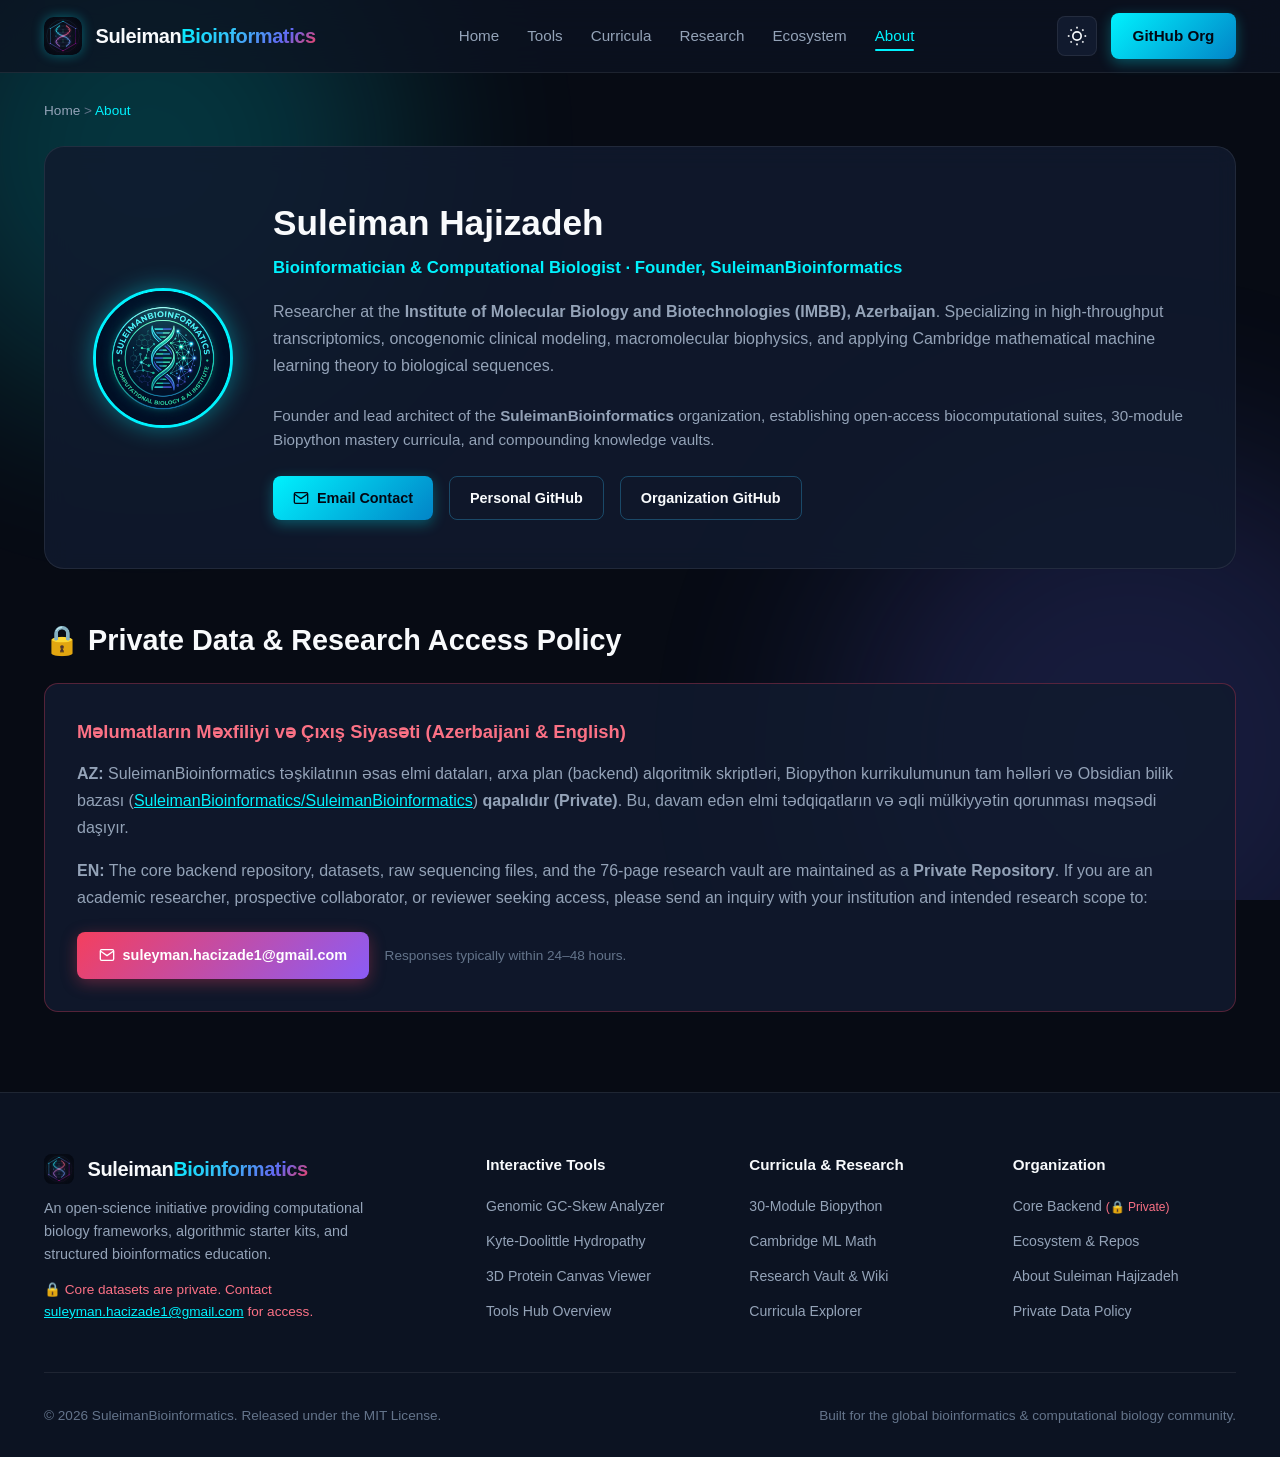
==== about/index.html @ 8cc6b1d1 "feat(seo): architect enterprise-level multi-page SEO architecture, sitemap, robots, schema.org graph" ====
<!DOCTYPE html>
<html lang="en" data-theme="dark" prefix="og: http://ogp.me/ns#">
<head>
  <meta charset="UTF-8" />
  <meta name="viewport" content="width=device-width, initial-scale=1.0" />
  
  <title>About Suleiman Hajizadeh &amp; SuleimanBioinformatics | IMBB Azerbaijan</title>
  <meta name="title" content="About Suleiman Hajizadeh &amp; SuleimanBioinformatics | IMBB Azerbaijan" />
  <meta name="description" content="Biography and research profile of Suleiman Hajizadeh, Bioinformatician &amp; Computational Biologist at the Institute of Molecular Biology and Biotechnologies (IMBB), Azerbaijan. Discover our mission and private dataset access policy." />
  <meta name="keywords" content="Suleiman Hajizadeh, Süleyman Hacızadə, SuleimanBioinformatics, IMBB Azerbaijan, Institute of Molecular Biology and Biotechnologies, Bioinformatician Azerbaijan, Cancer Genomics Researcher, Cambridge ML Mathematics" />
  <meta name="author" content="Suleiman Hajizadeh" />
  <link rel="canonical" href="https://suleimanbioinformatics.github.io/about/" />

  <!-- Crawling Directives -->
  <meta name="robots" content="index, follow, max-snippet:-1, max-image-preview:large, max-video-preview:-1" />
  <meta name="googlebot" content="index, follow" />

  <!-- Open Graph -->
  <meta property="og:type" content="profile" />
  <meta property="og:site_name" content="SuleimanBioinformatics" />
  <meta property="og:title" content="About Suleiman Hajizadeh &amp; SuleimanBioinformatics | IMBB Azerbaijan" />
  <meta property="og:description" content="Bioinformatician &amp; Computational Biologist at IMBB Azerbaijan specializing in transcriptomics, oncogenomics, and mathematical machine learning." />
  <meta property="og:url" content="https://suleimanbioinformatics.github.io/about/" />
  <meta property="og:image" content="https://suleimanbioinformatics.github.io/assets/logo-emblem.png" />
  <meta property="og:locale" content="en_US" />

  <!-- Twitter Card -->
  <meta name="twitter:card" content="summary_large_image" />
  <meta name="twitter:site" content="@SuleimanHajizadeh" />
  <meta name="twitter:creator" content="@SuleimanHajizadeh" />
  <meta name="twitter:title" content="About Suleiman Hajizadeh | Bioinformatician" />
  <meta name="twitter:description" content="Research profile, bioinformatic curricula, and private dataset access policy at SuleimanBioinformatics." />
  <meta name="twitter:image" content="https://suleimanbioinformatics.github.io/assets/logo-emblem.png" />

  <!-- Icons -->
  <link rel="icon" type="image/svg+xml" href="../favicon.svg" />
  <link rel="icon" type="image/png" sizes="64x64" href="../favicon.png" />
  <link rel="apple-touch-icon" sizes="180x180" href="../apple-touch-icon.png" />
  <link rel="manifest" href="../manifest.json" />

  <!-- Stylesheet -->
  <link rel="stylesheet" href="../css/style.css" />

  <!-- Schema.org JSON-LD -->
  <script type="application/ld+json">
  {
    "@context": "https://schema.org",
    "@graph": [
      {
        "@type": "BreadcrumbList",
        "itemListElement": [
          {
            "@type": "ListItem",
            "position": 1,
            "name": "Home",
            "item": "https://suleimanbioinformatics.github.io/"
          },
          {
            "@type": "ListItem",
            "position": 2,
            "name": "About",
            "item": "https://suleimanbioinformatics.github.io/about/"
          }
        ]
      },
      {
        "@type": "Person",
        "@id": "https://suleimanbioinformatics.github.io/about/#person",
        "name": "Suleiman Hajizadeh",
        "alternateName": ["Süleyman Hacızadə", "Suleyman Hacizade"],
        "jobTitle": "Bioinformatician & Computational Biologist",
        "worksFor": {
          "@type": "Organization",
          "name": "Institute of Molecular Biology and Biotechnologies (IMBB), Azerbaijan",
          "address": {
            "@type": "PostalAddress",
            "addressLocality": "Baku",
            "addressCountry": "Azerbaijan"
          }
        },
        "email": "suleyman.hacizade1@gmail.com",
        "url": "https://github.com/SuleimanHajizadeh",
        "sameAs": [
          "https://github.com/SuleimanHajizadeh",
          "https://github.com/SuleimanBioinformatics"
        ],
        "knowsAbout": [
          "Computational Biology",
          "Bioinformatics",
          "Transcriptomics",
          "Biopython",
          "Cancer Genomics",
          "Machine Learning Mathematics",
          "Triple-Negative Breast Cancer",
          "Miyazawa-Jernigan Potentials",
          "DESeq2"
        ]
      }
    ]
  }
  </script>
</head>
<body>
  <div class="bg-atmosphere" aria-hidden="true">
    <div class="glow-orb orb-1"></div>
    <div class="glow-orb orb-2"></div>
  </div>

  <header class="navbar">
    <div class="container navbar-inner">
      <a href="../" class="brand-link" aria-label="SuleimanBioinformatics Home">
        <img src="../assets/logo-icon.svg" alt="SuleimanBioinformatics Logo" class="brand-logo-img" />
        <span>Suleiman<span class="brand-title-accent">Bioinformatics</span></span>
      </a>

      <nav aria-label="Main Navigation">
        <ul class="nav-links">
          <li><a href="../" class="nav-link">Home</a></li>
          <li><a href="../tools/" class="nav-link">Tools</a></li>
          <li><a href="../curricula/" class="nav-link">Curricula</a></li>
          <li><a href="../research/" class="nav-link">Research</a></li>
          <li><a href="../ecosystem/" class="nav-link">Ecosystem</a></li>
          <li><a href="./" class="nav-link active">About</a></li>
        </ul>
      </nav>

      <div class="nav-actions">
        <button id="themeToggleBtn" class="btn-icon" aria-label="Toggle theme">
          <svg width="20" height="20" viewBox="0 0 24 24" fill="none" stroke="currentColor" stroke-width="2"><circle cx="12" cy="12" r="5"></circle><line x1="12" y1="1" x2="12" y2="3"></line><line x1="12" y1="21" x2="12" y2="23"></line><line x1="4.22" y1="4.22" x2="5.64" y2="5.64"></line><line x1="18.36" y1="18.36" x2="19.78" y2="19.78"></line><line x1="1" y1="12" x2="3" y2="12"></line><line x1="21" y1="12" x2="23" y2="12"></line><line x1="4.22" y1="19.78" x2="5.64" y2="18.36"></line><line x1="18.36" y1="5.64" x2="19.78" y2="4.22"></line></svg>
        </button>
        <a href="https://github.com/SuleimanBioinformatics" target="_blank" rel="noopener noreferrer" class="btn-primary">
          GitHub Org
        </a>
      </div>
    </div>
  </header>

  <main style="padding-top:100px;min-height:85vh;">
    <div class="container">
      
      <nav aria-label="Breadcrumb" style="font-size:0.85rem;color:var(--text-muted);margin-bottom:1.5rem;">
        <a href="../" style="color:var(--text-secondary);text-decoration:none;">Home</a> &gt; 
        <span style="color:var(--accent-cyan);">About</span>
      </nav>

      <!-- Profile Card -->
      <div class="about-card" style="margin-bottom:3rem;">
        <div class="profile-avatar-box">
          <img src="../assets/logo-emblem.png" alt="Suleiman Hajizadeh &amp; SuleimanBioinformatics Emblem" class="profile-avatar-img" />
        </div>

        <div>
          <h1 class="about-name" style="font-size:2.2rem;margin-bottom:0.25rem;">Suleiman Hajizadeh</h1>
          <div class="about-role">Bioinformatician &amp; Computational Biologist · Founder, SuleimanBioinformatics</div>
          <p class="about-bio" style="font-size:1rem;line-height:1.7;">
            Researcher at the <strong>Institute of Molecular Biology and Biotechnologies (IMBB), Azerbaijan</strong>. Specializing in high-throughput transcriptomics, oncogenomic clinical modeling, macromolecular biophysics, and applying Cambridge mathematical machine learning theory to biological sequences.
          </p>

          <p style="font-size:0.95rem;color:var(--text-secondary);line-height:1.6;margin-bottom:1.5rem;">
            Founder and lead architect of the <strong>SuleimanBioinformatics</strong> organization, establishing open-access biocomputational suites, 30-module Biopython mastery curricula, and compounding knowledge vaults.
          </p>

          <div class="about-socials">
            <a href="mailto:suleyman.hacizade1@gmail.com" class="btn-primary" style="font-size:0.9rem;padding:0.6rem 1.25rem;">
              <svg width="16" height="16" viewBox="0 0 24 24" fill="none" stroke="currentColor" stroke-width="2"><path d="M4 4h16c1.1 0 2 .9 2 2v12c0 1.1-.9 2-2 2H4c-1.1 0-2-.9-2-2V6c0-1.1.9-2 2-2z"></path><polyline points="22,6 12,13 2,6"></polyline></svg>
              Email Contact
            </a>
            <a href="https://github.com/SuleimanHajizadeh" target="_blank" rel="noopener noreferrer" class="btn-outline" style="font-size:0.9rem;padding:0.6rem 1.25rem;">
              Personal GitHub
            </a>
            <a href="https://github.com/SuleimanBioinformatics" target="_blank" rel="noopener noreferrer" class="btn-outline" style="font-size:0.9rem;padding:0.6rem 1.25rem;">
              Organization GitHub
            </a>
          </div>
        </div>
      </div>

      <!-- Private Data Access Policy Details -->
      <section style="margin-bottom:3rem;">
        <h2 style="font-size:1.8rem;font-weight:700;margin-bottom:1.25rem;">🔒 Private Data &amp; Research Access Policy</h2>
        <div style="background:var(--bg-card);border:1px solid rgba(244,63,94,0.3);border-radius:var(--radius-md);padding:2rem;line-height:1.7;color:var(--text-secondary);">
          <h3 style="color:#fb7185;font-size:1.15rem;margin-bottom:0.75rem;">Məlumatların Məxfiliyi və Çıxış Siyasəti (Azerbaijani &amp; English)</h3>
          <p style="margin-bottom:1rem;">
            <strong>AZ:</strong> SuleimanBioinformatics təşkilatının əsas elmi dataları, arxa plan (backend) alqoritmik skriptləri, Biopython kurrikulumunun tam həlləri və Obsidian bilik bazası (<a href="https://github.com/SuleimanBioinformatics/SuleimanBioinformatics" target="_blank" rel="noopener noreferrer" style="color:var(--accent-cyan);">SuleimanBioinformatics/SuleimanBioinformatics</a>) <strong>qapalıdır (Private)</strong>. Bu, davam edən elmi tədqiqatların və əqli mülkiyyətin qorunması məqsədi daşıyır.
          </p>
          <p style="margin-bottom:1.25rem;">
            <strong>EN:</strong> The core backend repository, datasets, raw sequencing files, and the 76-page research vault are maintained as a <strong>Private Repository</strong>. If you are an academic researcher, prospective collaborator, or reviewer seeking access, please send an inquiry with your institution and intended research scope to:
          </p>
          <div style="display:flex;align-items:center;gap:1rem;flex-wrap:wrap;">
            <a href="mailto:suleyman.hacizade1@gmail.com?subject=Access%20Request%20-%20SuleimanBioinformatics%20Private%20Repository" class="btn-request-access">
              <svg width="16" height="16" viewBox="0 0 24 24" fill="none" stroke="currentColor" stroke-width="2"><path d="M4 4h16c1.1 0 2 .9 2 2v12c0 1.1-.9 2-2 2H4c-1.1 0-2-.9-2-2V6c0-1.1.9-2 2-2z"></path><polyline points="22,6 12,13 2,6"></polyline></svg>
              suleyman.hacizade1@gmail.com
            </a>
            <span style="font-size:0.85rem;color:var(--text-muted);">Responses typically within 24–48 hours.</span>
          </div>
        </div>
      </section>

    </div>
  </main>

  <!-- Footer -->
  <footer class="footer">
    <div class="container">
      <div class="footer-top">
        <div class="footer-brand">
          <a href="../" class="brand-link">
            <img src="../assets/logo-icon.svg" alt="SuleimanBioinformatics Logo" style="width:30px;height:30px;" />
            <span>Suleiman<span class="brand-title-accent">Bioinformatics</span></span>
          </a>
          <p>
            An open-science initiative providing computational biology frameworks, algorithmic starter kits, and structured bioinformatics education.
          </p>
          <div style="margin-top:0.85rem;font-size:0.85rem;color:#fb7185;">
            🔒 Core datasets are private. Contact <a href="mailto:suleyman.hacizade1@gmail.com" style="color:var(--accent-cyan);text-decoration:underline;">suleyman.hacizade1@gmail.com</a> for access.
          </div>
        </div>

        <div class="footer-col">
          <h4>Interactive Tools</h4>
          <ul class="footer-links">
            <li><a href="../tools/gc-skew/">Genomic GC-Skew Analyzer</a></li>
            <li><a href="../tools/hydropathy/">Kyte-Doolittle Hydropathy</a></li>
            <li><a href="../tools/protein-3d/">3D Protein Canvas Viewer</a></li>
            <li><a href="../tools/">Tools Hub Overview</a></li>
          </ul>
        </div>

        <div class="footer-col">
          <h4>Curricula &amp; Research</h4>
          <ul class="footer-links">
            <li><a href="../curricula/biopython/">30-Module Biopython</a></li>
            <li><a href="../curricula/cambridge-ml/">Cambridge ML Math</a></li>
            <li><a href="../research/">Research Vault &amp; Wiki</a></li>
            <li><a href="../curricula/">Curricula Explorer</a></li>
          </ul>
        </div>

        <div class="footer-col">
          <h4>Organization</h4>
          <ul class="footer-links">
            <li><a href="mailto:suleyman.hacizade1@gmail.com?subject=Access%20Request%20-%20SuleimanBioinformatics%20Private%20Repository">Core Backend <span style="font-size:0.75rem;color:#fb7185;">(🔒 Private)</span></a></li>
            <li><a href="../ecosystem/">Ecosystem &amp; Repos</a></li>
            <li><a href="./">About Suleiman Hajizadeh</a></li>
            <li><a href="#privacy">Private Data Policy</a></li>
          </ul>
        </div>
      </div>

      <div class="footer-bottom">
        <div>&copy; 2026 SuleimanBioinformatics. Released under the MIT License.</div>
        <div>Built for the global bioinformatics &amp; computational biology community.</div>
      </div>
    </div>
  </footer>

  <script src="../js/app.js"></script>
</body>
</html>
---- css/style.css ----
/* ==========================================================================
   SuleimanBioinformatics Design System & CSS Stylesheet
   Modern, Scientific, High-Performance, Responsive
   ========================================================================== */

:root {
  /* Color Palette - Dark (Default) */
  --bg-primary: #070b14;
  --bg-secondary: #0c1322;
  --bg-tertiary: #111a2e;
  --bg-glass: rgba(12, 19, 34, 0.75);
  --bg-card: rgba(17, 26, 46, 0.85);
  --bg-card-hover: rgba(23, 35, 60, 0.95);
  --border-subtle: rgba(255, 255, 255, 0.08);
  --border-accent: rgba(56, 189, 248, 0.3);
  --border-glow: rgba(0, 242, 254, 0.5);

  --text-primary: #f8fafc;
  --text-secondary: #94a3b8;
  --text-muted: #64748b;
  --text-white: #ffffff;

  --accent-cyan: #00f2fe;
  --accent-blue: #38bdf8;
  --accent-indigo: #6366f1;
  --accent-purple: #8b5cf6;
  --accent-pink: #f43f5e;
  --accent-emerald: #10b981;
  --accent-amber: #f59e0b;

  --gradient-brand: linear-gradient(135deg, #00f2fe 0%, #38bdf8 40%, #6366f1 75%, #f43f5e 100%);
  --gradient-cyan-blue: linear-gradient(135deg, #00f2fe 0%, #0284c7 100%);
  --gradient-emerald: linear-gradient(135deg, #34d399 0%, #059669 100%);
  --gradient-purple: linear-gradient(135deg, #c084fc 0%, #7c3aed 100%);
  --gradient-card: linear-gradient(180deg, rgba(255, 255, 255, 0.04) 0%, rgba(255, 255, 255, 0.01) 100%);

  --shadow-sm: 0 2px 4px rgba(0, 0, 0, 0.3);
  --shadow-md: 0 8px 24px rgba(0, 0, 0, 0.4);
  --shadow-lg: 0 16px 36px rgba(0, 0, 0, 0.5);
  --shadow-glow: 0 0 25px rgba(0, 242, 254, 0.25);

  --font-sans: -apple-system, BlinkMacSystemFont, "Segoe UI", Roboto, "Helvetica Neue", Arial, sans-serif;
  --font-mono: ui-monospace, SFMono-Regular, Menlo, Monaco, Consolas, "Liberation Mono", "Courier New", monospace;

  --radius-sm: 8px;
  --radius-md: 14px;
  --radius-lg: 20px;
  --radius-full: 9999px;

  --transition-fast: 0.15s ease;
  --transition-normal: 0.25s ease;
  --transition-slow: 0.4s ease;
}

[data-theme="light"] {
  --bg-primary: #f8fafc;
  --bg-secondary: #ffffff;
  --bg-tertiary: #f1f5f9;
  --bg-glass: rgba(255, 255, 255, 0.85);
  --bg-card: rgba(255, 255, 255, 0.9);
  --bg-card-hover: rgba(255, 255, 255, 1);
  --border-subtle: rgba(0, 0, 0, 0.08);
  --border-accent: rgba(2, 132, 199, 0.3);
  --border-glow: rgba(0, 242, 254, 0.3);

  --text-primary: #0f172a;
  --text-secondary: #475569;
  --text-muted: #64748b;
  --text-white: #0f172a;

  --gradient-card: linear-gradient(180deg, rgba(255, 255, 255, 0.8) 0%, rgba(241, 245, 249, 0.6) 100%);
  --shadow-sm: 0 2px 4px rgba(0, 0, 0, 0.04);
  --shadow-md: 0 8px 24px rgba(0, 0, 0, 0.06);
  --shadow-lg: 0 16px 36px rgba(0, 0, 0, 0.09);
  --shadow-glow: 0 0 20px rgba(14, 165, 233, 0.2);
}

/* Base Resets */
*, *::before, *::after {
  box-sizing: border-box;
  margin: 0;
  padding: 0;
}

html {
  scroll-behavior: smooth;
  font-size: 16px;
}

body {
  font-family: var(--font-sans);
  background-color: var(--bg-primary);
  color: var(--text-primary);
  line-height: 1.6;
  min-height: 100vh;
  overflow-x: hidden;
  transition: background-color var(--transition-normal), color var(--transition-normal);
}

/* Background Atmosphere Glow */
.bg-atmosphere {
  position: fixed;
  top: 0;
  left: 0;
  width: 100vw;
  height: 100vh;
  pointer-events: none;
  z-index: 0;
  overflow: hidden;
}

.glow-orb {
  position: absolute;
  border-radius: 50%;
  filter: blur(100px);
  opacity: 0.18;
  animation: floatOrb 20s infinite alternate ease-in-out;
}

.orb-1 {
  width: 500px;
  height: 500px;
  background: var(--accent-cyan);
  top: -100px;
  left: -100px;
}

.orb-2 {
  width: 600px;
  height: 600px;
  background: var(--accent-indigo);
  bottom: -150px;
  right: -150px;
  animation-delay: -7s;
}

.orb-3 {
  width: 400px;
  height: 400px;
  background: var(--accent-purple);
  top: 40%;
  left: 60%;
  animation-delay: -12s;
}

@keyframes floatOrb {
  0% { transform: translate(0, 0) scale(1); }
  50% { transform: translate(60px, 40px) scale(1.1); }
  100% { transform: translate(-40px, 80px) scale(0.95); }
}

/* Container */
.container {
  width: 100%;
  max-width: 1240px;
  margin: 0 auto;
  padding: 0 1.5rem;
  position: relative;
  z-index: 1;
}

/* Header & Navigation */
.navbar {
  position: fixed;
  top: 0;
  left: 0;
  width: 100%;
  z-index: 100;
  background: var(--bg-glass);
  backdrop-filter: blur(16px);
  -webkit-backdrop-filter: blur(16px);
  border-bottom: 1px solid var(--border-subtle);
  transition: all var(--transition-normal);
}

.navbar-inner {
  display: flex;
  align-items: center;
  justify-content: space-between;
  height: 72px;
}

.brand-link {
  display: flex;
  align-items: center;
  gap: 0.85rem;
  text-decoration: none;
  color: var(--text-primary);
  font-weight: 700;
  font-size: 1.25rem;
  letter-spacing: -0.02em;
}

.brand-logo-img {
  width: 38px;
  height: 38px;
  border-radius: 10px;
  box-shadow: 0 0 12px rgba(0, 242, 254, 0.35);
  transition: transform var(--transition-normal);
}

.brand-link:hover .brand-logo-img {
  transform: rotate(15deg) scale(1.08);
}

.brand-title-accent {
  background: var(--gradient-brand);
  -webkit-background-clip: text;
  -webkit-text-fill-color: transparent;
}

.nav-links {
  display: flex;
  align-items: center;
  gap: 1.75rem;
  list-style: none;
}

.nav-link {
  text-decoration: none;
  color: var(--text-secondary);
  font-size: 0.95rem;
  font-weight: 500;
  transition: color var(--transition-fast);
  position: relative;
  padding: 0.4rem 0;
}

.nav-link:hover, .nav-link.active {
  color: var(--accent-cyan);
}

.nav-link::after {
  content: '';
  position: absolute;
  bottom: 0;
  left: 0;
  width: 0%;
  height: 2px;
  background: var(--accent-cyan);
  transition: width var(--transition-fast);
  border-radius: 2px;
}

.nav-link:hover::after, .nav-link.active::after {
  width: 100%;
}

.nav-actions {
  display: flex;
  align-items: center;
  gap: 0.85rem;
}

.btn-icon {
  background: var(--bg-tertiary);
  border: 1px solid var(--border-subtle);
  color: var(--text-primary);
  width: 40px;
  height: 40px;
  border-radius: var(--radius-sm);
  display: flex;
  align-items: center;
  justify-content: center;
  cursor: pointer;
  transition: all var(--transition-fast);
}

.btn-icon:hover {
  background: var(--bg-card-hover);
  border-color: var(--accent-cyan);
  transform: translateY(-2px);
  color: var(--accent-cyan);
}

.btn-primary {
  display: inline-flex;
  align-items: center;
  gap: 0.5rem;
  background: var(--gradient-cyan-blue);
  color: #030712;
  font-weight: 600;
  font-size: 0.95rem;
  padding: 0.65rem 1.35rem;
  border-radius: var(--radius-sm);
  text-decoration: none;
  border: none;
  cursor: pointer;
  box-shadow: 0 4px 14px rgba(0, 242, 254, 0.3);
  transition: all var(--transition-normal);
}

.btn-primary:hover {
  transform: translateY(-2px);
  box-shadow: 0 6px 20px rgba(0, 242, 254, 0.45);
  filter: brightness(1.08);
}

.btn-outline {
  display: inline-flex;
  align-items: center;
  gap: 0.5rem;
  background: transparent;
  color: var(--text-primary);
  font-weight: 600;
  font-size: 0.95rem;
  padding: 0.65rem 1.35rem;
  border-radius: var(--radius-sm);
  text-decoration: none;
  border: 1px solid var(--border-accent);
  cursor: pointer;
  transition: all var(--transition-normal);
}

.btn-outline:hover {
  background: rgba(56, 189, 248, 0.1);
  border-color: var(--accent-cyan);
  color: var(--accent-cyan);
  transform: translateY(-2px);
}

/* Mobile Nav Toggle */
.mobile-nav-toggle {
  display: none;
  background: transparent;
  border: none;
  color: var(--text-primary);
  cursor: pointer;
}

/* Hero Section */
.hero {
  padding-top: 150px;
  padding-bottom: 90px;
  position: relative;
  text-align: center;
}

.hero-pill {
  display: inline-flex;
  align-items: center;
  gap: 0.5rem;
  background: rgba(0, 242, 254, 0.08);
  border: 1px solid rgba(0, 242, 254, 0.25);
  color: var(--accent-cyan);
  padding: 0.35rem 1rem;
  border-radius: var(--radius-full);
  font-size: 0.85rem;
  font-weight: 600;
  letter-spacing: 0.03em;
  margin-bottom: 1.5rem;
  animation: pulseGlow 3s infinite alternate;
}

@keyframes pulseGlow {
  0% { box-shadow: 0 0 5px rgba(0, 242, 254, 0.2); }
  100% { box-shadow: 0 0 16px rgba(0, 242, 254, 0.45); }
}

.hero-title {
  font-size: clamp(2.5rem, 5vw, 4.25rem);
  font-weight: 800;
  line-height: 1.15;
  letter-spacing: -0.03em;
  margin-bottom: 1.5rem;
  max-width: 950px;
  margin-left: auto;
  margin-right: auto;
}

.hero-subtitle {
  font-size: clamp(1.1rem, 2vw, 1.3rem);
  color: var(--text-secondary);
  max-width: 780px;
  margin: 0 auto 2.5rem;
  line-height: 1.6;
}

.hero-cta {
  display: flex;
  align-items: center;
  justify-content: center;
  gap: 1.25rem;
  flex-wrap: wrap;
  margin-bottom: 3.5rem;
}

/* Metric Stats Row */
.stats-grid {
  display: grid;
  grid-template-columns: repeat(auto-fit, minmax(220px, 1fr));
  gap: 1.5rem;
  margin-top: 2rem;
}

.stat-card {
  background: var(--bg-card);
  border: 1px solid var(--border-subtle);
  padding: 1.75rem 1.5rem;
  border-radius: var(--radius-md);
  text-align: center;
  transition: transform var(--transition-normal), border-color var(--transition-normal);
  backdrop-filter: blur(10px);
}

.stat-card:hover {
  transform: translateY(-5px);
  border-color: var(--accent-cyan);
  box-shadow: var(--shadow-glow);
}

.stat-number {
  font-size: 2.5rem;
  font-weight: 800;
  letter-spacing: -0.02em;
  background: var(--gradient-brand);
  -webkit-background-clip: text;
  -webkit-text-fill-color: transparent;
  margin-bottom: 0.25rem;
}

.stat-label {
  font-size: 0.9rem;
  color: var(--text-secondary);
  font-weight: 500;
}

/* Section Header */
.section {
  padding: 80px 0;
  position: relative;
}

.section-header {
  text-align: center;
  max-width: 720px;
  margin: 0 auto 3.5rem;
}

.section-badge {
  display: inline-block;
  font-size: 0.8rem;
  font-weight: 700;
  text-transform: uppercase;
  letter-spacing: 0.1em;
  color: var(--accent-cyan);
  margin-bottom: 0.75rem;
}

.section-title {
  font-size: clamp(2rem, 3.5vw, 2.75rem);
  font-weight: 700;
  letter-spacing: -0.02em;
  margin-bottom: 1rem;
}

.section-desc {
  color: var(--text-secondary);
  font-size: 1.05rem;
}

/* Interactive Studio Tabs */
.tools-tabs {
  display: flex;
  align-items: center;
  justify-content: center;
  gap: 0.75rem;
  flex-wrap: wrap;
  margin-bottom: 2.5rem;
}

.tool-tab-btn {
  background: var(--bg-tertiary);
  border: 1px solid var(--border-subtle);
  color: var(--text-secondary);
  font-weight: 600;
  font-size: 0.95rem;
  padding: 0.75rem 1.35rem;
  border-radius: var(--radius-sm);
  cursor: pointer;
  display: inline-flex;
  align-items: center;
  gap: 0.5rem;
  transition: all var(--transition-fast);
}

.tool-tab-btn:hover {
  color: var(--text-primary);
  border-color: var(--border-accent);
}

.tool-tab-btn.active {
  background: rgba(0, 242, 254, 0.12);
  border-color: var(--accent-cyan);
  color: var(--accent-cyan);
  box-shadow: 0 0 15px rgba(0, 242, 254, 0.2);
}

.tool-panel {
  display: none;
  background: var(--bg-card);
  border: 1px solid var(--border-subtle);
  border-radius: var(--radius-lg);
  padding: 2.5rem;
  backdrop-filter: blur(12px);
  box-shadow: var(--shadow-md);
  animation: fadeIn 0.3s ease-out;
}

.tool-panel.active {
  display: block;
}

@keyframes fadeIn {
  from { opacity: 0; transform: translateY(8px); }
  to { opacity: 1; transform: translateY(0); }
}

/* Tool Layout Grids */
.tool-grid {
  display: grid;
  grid-template-columns: 1fr 1fr;
  gap: 2rem;
}

@media (max-width: 900px) {
  .tool-grid {
    grid-template-columns: 1fr;
  }
}

.tool-input-group {
  display: flex;
  flex-direction: column;
  gap: 1rem;
}

.input-label {
  font-size: 0.9rem;
  font-weight: 600;
  color: var(--text-secondary);
  display: flex;
  align-items: center;
  justify-content: space-between;
}

.preset-btns {
  display: flex;
  gap: 0.5rem;
  flex-wrap: wrap;
}

.preset-btn {
  background: var(--bg-tertiary);
  border: 1px solid var(--border-subtle);
  color: var(--text-muted);
  font-size: 0.75rem;
  padding: 0.25rem 0.65rem;
  border-radius: var(--radius-sm);
  cursor: pointer;
  transition: all var(--transition-fast);
}

.preset-btn:hover {
  color: var(--accent-cyan);
  border-color: var(--border-accent);
}

.sequence-textarea {
  width: 100%;
  height: 160px;
  background: var(--bg-secondary);
  border: 1px solid var(--border-subtle);
  border-radius: var(--radius-sm);
  padding: 1rem;
  font-family: var(--font-mono);
  font-size: 0.88rem;
  color: var(--text-primary);
  resize: vertical;
  line-height: 1.5;
  transition: border-color var(--transition-fast);
}

.sequence-textarea:focus {
  outline: none;
  border-color: var(--accent-cyan);
  box-shadow: 0 0 10px rgba(0, 242, 254, 0.2);
}

.slider-group {
  display: flex;
  align-items: center;
  gap: 1rem;
  background: var(--bg-secondary);
  padding: 0.75rem 1rem;
  border-radius: var(--radius-sm);
  border: 1px solid var(--border-subtle);
}

.slider-group input[type="range"] {
  flex: 1;
  accent-color: var(--accent-cyan);
}

.slider-val {
  font-family: var(--font-mono);
  font-weight: 700;
  color: var(--accent-cyan);
  min-width: 30px;
}

/* Tool Output & Charts */
.tool-output {
  display: flex;
  flex-direction: column;
  gap: 1.25rem;
}

.metrics-summary-row {
  display: grid;
  grid-template-columns: repeat(auto-fit, minmax(110px, 1fr));
  gap: 0.75rem;
}

.mini-metric {
  background: var(--bg-secondary);
  border: 1px solid var(--border-subtle);
  border-radius: var(--radius-sm);
  padding: 0.75rem 0.5rem;
  text-align: center;
}

.mini-metric-val {
  font-family: var(--font-mono);
  font-size: 1.2rem;
  font-weight: 700;
  color: var(--accent-cyan);
}

.mini-metric-lbl {
  font-size: 0.75rem;
  color: var(--text-muted);
  text-transform: uppercase;
}

.chart-wrapper {
  background: var(--bg-secondary);
  border: 1px solid var(--border-subtle);
  border-radius: var(--radius-sm);
  padding: 1rem;
  position: relative;
  min-height: 220px;
}

.svg-chart {
  width: 100%;
  height: 200px;
  overflow: visible;
}

/* 3D Protein Canvas Viewer */
.protein-viewer-box {
  background: #030712;
  border: 1px solid var(--border-subtle);
  border-radius: var(--radius-md);
  position: relative;
  overflow: hidden;
  height: 400px;
}

.protein-canvas {
  width: 100%;
  height: 100%;
  display: block;
  cursor: grab;
}

.protein-canvas:active {
  cursor: grabbing;
}

.viewer-overlay {
  position: absolute;
  top: 1rem;
  left: 1rem;
  display: flex;
  flex-direction: column;
  gap: 0.5rem;
  pointer-events: none;
}

.viewer-tag {
  background: rgba(15, 23, 42, 0.85);
  backdrop-filter: blur(8px);
  border: 1px solid var(--border-subtle);
  padding: 0.35rem 0.75rem;
  border-radius: var(--radius-sm);
  font-size: 0.8rem;
  color: var(--accent-cyan);
  font-family: var(--font-mono);
}

.viewer-controls {
  position: absolute;
  bottom: 1rem;
  right: 1rem;
  display: flex;
  gap: 0.5rem;
}

.viewer-btn {
  background: rgba(15, 23, 42, 0.9);
  backdrop-filter: blur(8px);
  border: 1px solid var(--border-subtle);
  color: var(--text-primary);
  font-size: 0.8rem;
  padding: 0.4rem 0.8rem;
  border-radius: var(--radius-sm);
  cursor: pointer;
  transition: all var(--transition-fast);
}

.viewer-btn:hover {
  border-color: var(--accent-cyan);
  color: var(--accent-cyan);
}

/* Curricula & Search Explorer */
.search-bar-wrap {
  max-width: 650px;
  margin: 0 auto 2.5rem;
  position: relative;
}

.search-input {
  width: 100%;
  background: var(--bg-card);
  border: 1px solid var(--border-subtle);
  border-radius: var(--radius-full);
  padding: 0.9rem 1.5rem 0.9rem 3.25rem;
  font-size: 1rem;
  color: var(--text-primary);
  transition: all var(--transition-fast);
  backdrop-filter: blur(10px);
}

.search-input:focus {
  outline: none;
  border-color: var(--accent-cyan);
  box-shadow: 0 0 20px rgba(0, 242, 254, 0.25);
}

.search-icon {
  position: absolute;
  left: 1.25rem;
  top: 50%;
  transform: translateY(-50%);
  color: var(--text-muted);
}

.category-filter-chips {
  display: flex;
  justify-content: center;
  gap: 0.6rem;
  flex-wrap: wrap;
  margin-bottom: 2.5rem;
}

.filter-chip {
  background: var(--bg-secondary);
  border: 1px solid var(--border-subtle);
  color: var(--text-secondary);
  font-size: 0.85rem;
  font-weight: 500;
  padding: 0.4rem 1rem;
  border-radius: var(--radius-full);
  cursor: pointer;
  transition: all var(--transition-fast);
}

.filter-chip:hover, .filter-chip.active {
  background: var(--bg-card-hover);
  color: var(--accent-cyan);
  border-color: var(--accent-cyan);
}

.curricula-cards-grid {
  display: grid;
  grid-template-columns: repeat(auto-fill, minmax(320px, 1fr));
  gap: 1.5rem;
}

.curricula-card {
  background: var(--bg-card);
  border: 1px solid var(--border-subtle);
  border-radius: var(--radius-md);
  padding: 1.75rem;
  display: flex;
  flex-direction: column;
  justify-content: space-between;
  transition: all var(--transition-normal);
  backdrop-filter: blur(10px);
  position: relative;
  overflow: hidden;
}

.curricula-card::before {
  content: '';
  position: absolute;
  top: 0;
  left: 0;
  width: 100%;
  height: 3px;
  background: var(--gradient-brand);
  opacity: 0;
  transition: opacity var(--transition-fast);
}

.curricula-card:hover {
  transform: translateY(-6px);
  border-color: var(--border-accent);
  box-shadow: var(--shadow-lg);
}

.curricula-card:hover::before {
  opacity: 1;
}

.card-category-badge {
  font-size: 0.72rem;
  font-weight: 700;
  text-transform: uppercase;
  color: var(--accent-cyan);
  letter-spacing: 0.05em;
  margin-bottom: 0.75rem;
}

.card-title {
  font-size: 1.2rem;
  font-weight: 700;
  margin-bottom: 0.75rem;
  line-height: 1.35;
  color: var(--text-primary);
}

.card-desc {
  font-size: 0.9rem;
  color: var(--text-secondary);
  line-height: 1.55;
  margin-bottom: 1.25rem;
  flex-grow: 1;
}

.card-tags {
  display: flex;
  flex-wrap: wrap;
  gap: 0.4rem;
  margin-bottom: 1.25rem;
}

.tag-badge {
  background: rgba(255, 255, 255, 0.05);
  font-size: 0.72rem;
  font-family: var(--font-mono);
  color: var(--text-muted);
  padding: 0.2rem 0.5rem;
  border-radius: var(--radius-sm);
}

.card-footer {
  display: flex;
  align-items: center;
  justify-content: space-between;
  border-top: 1px solid var(--border-subtle);
  padding-top: 1rem;
}

.level-badge {
  font-size: 0.75rem;
  font-weight: 600;
  color: var(--accent-emerald);
}

.card-action-link {
  color: var(--accent-cyan);
  text-decoration: none;
  font-size: 0.85rem;
  font-weight: 600;
  display: inline-flex;
  align-items: center;
  gap: 0.35rem;
  transition: transform var(--transition-fast);
}

.card-action-link:hover {
  transform: translateX(3px);
}

/* Ecosystem Portfolios */
.ecosystem-grid {
  display: grid;
  grid-template-columns: repeat(auto-fit, minmax(280px, 1fr));
  gap: 1.75rem;
}

.eco-card {
  background: var(--bg-card);
  border: 1px solid var(--border-subtle);
  border-radius: var(--radius-md);
  padding: 2rem;
  transition: all var(--transition-normal);
  backdrop-filter: blur(10px);
}

.eco-card:hover {
  transform: translateY(-5px);
  border-color: var(--accent-cyan);
  box-shadow: var(--shadow-glow);
}

.eco-icon {
  width: 50px;
  height: 50px;
  border-radius: 12px;
  display: flex;
  align-items: center;
  justify-content: center;
  margin-bottom: 1.25rem;
  font-size: 1.5rem;
  background: var(--bg-tertiary);
  border: 1px solid var(--border-subtle);
}

.eco-title {
  font-size: 1.25rem;
  font-weight: 700;
  margin-bottom: 0.5rem;
}

.eco-desc {
  font-size: 0.9rem;
  color: var(--text-secondary);
  margin-bottom: 1.25rem;
  line-height: 1.5;
}

/* Leadership & About */
.about-card {
  background: var(--bg-card);
  border: 1px solid var(--border-subtle);
  border-radius: var(--radius-lg);
  padding: 3rem;
  display: grid;
  grid-template-columns: auto 1fr;
  gap: 2.5rem;
  align-items: center;
  backdrop-filter: blur(12px);
}

@media (max-width: 800px) {
  .about-card {
    grid-template-columns: 1fr;
    text-align: center;
    padding: 2rem;
  }
}

.profile-avatar-box {
  position: relative;
  width: 140px;
  height: 140px;
  margin: 0 auto;
}

.profile-avatar-img {
  width: 100%;
  height: 100%;
  border-radius: 50%;
  object-fit: cover;
  border: 3px solid var(--accent-cyan);
  box-shadow: 0 0 25px rgba(0, 242, 254, 0.4);
}

.about-name {
  font-size: 2rem;
  font-weight: 800;
  margin-bottom: 0.25rem;
}

.about-role {
  color: var(--accent-cyan);
  font-weight: 600;
  font-size: 1.05rem;
  margin-bottom: 1rem;
}

.about-bio {
  color: var(--text-secondary);
  font-size: 0.95rem;
  line-height: 1.65;
  margin-bottom: 1.5rem;
}

.about-socials {
  display: flex;
  gap: 1rem;
  flex-wrap: wrap;
}

/* Footer */
.footer {
  border-top: 1px solid var(--border-subtle);
  background: var(--bg-secondary);
  padding: 60px 0 30px;
  margin-top: 80px;
}

.footer-top {
  display: grid;
  grid-template-columns: 1.8fr 1fr 1fr 1fr;
  gap: 2.5rem;
  margin-bottom: 3rem;
}

@media (max-width: 900px) {
  .footer-top {
    grid-template-columns: 1fr 1fr;
  }
}

@media (max-width: 600px) {
  .footer-top {
    grid-template-columns: 1fr;
  }
}

.footer-brand p {
  color: var(--text-secondary);
  font-size: 0.9rem;
  margin-top: 0.75rem;
  max-width: 360px;
}

.footer-col h4 {
  font-size: 0.95rem;
  font-weight: 700;
  margin-bottom: 1rem;
  color: var(--text-primary);
}

.footer-links {
  list-style: none;
  display: flex;
  flex-direction: column;
  gap: 0.6rem;
}

.footer-links a {
  color: var(--text-secondary);
  text-decoration: none;
  font-size: 0.88rem;
  transition: color var(--transition-fast);
}

.footer-links a:hover {
  color: var(--accent-cyan);
}

.footer-bottom {
  border-top: 1px solid var(--border-subtle);
  padding-top: 2rem;
  display: flex;
  justify-content: space-between;
  align-items: center;
  font-size: 0.85rem;
  color: var(--text-muted);
  flex-wrap: wrap;
  gap: 1rem;
}

/* Responsive Overrides */
@media (max-width: 768px) {
  .nav-links {
    display: none;
  }
  .mobile-nav-toggle {
    display: block;
  }
}

/* ==========================================================================
   Private Data Access Banner & Badges
   ========================================================================== */
.private-access-banner {
  margin-top: 2rem;
  margin-bottom: 1.5rem;
  padding: 1.35rem 1.75rem;
  border-radius: var(--radius-md);
  background: linear-gradient(135deg, rgba(244, 63, 94, 0.12) 0%, rgba(99, 102, 241, 0.12) 50%, rgba(0, 242, 254, 0.08) 100%);
  border: 1px solid rgba(244, 63, 94, 0.38);
  box-shadow: 0 8px 30px rgba(244, 63, 94, 0.12);
  display: flex;
  align-items: center;
  justify-content: space-between;
  gap: 1.5rem;
  text-align: left;
  flex-wrap: wrap;
}

.private-access-content {
  flex: 1 1 520px;
}

.private-access-title {
  display: flex;
  align-items: center;
  gap: 0.6rem;
  font-size: 1.05rem;
  font-weight: 700;
  color: var(--text-primary);
  margin-bottom: 0.45rem;
}

.private-badge-pill {
  display: inline-flex;
  align-items: center;
  gap: 0.35rem;
  padding: 0.2rem 0.65rem;
  border-radius: var(--radius-full);
  background: rgba(244, 63, 94, 0.2);
  border: 1px solid rgba(244, 63, 94, 0.45);
  color: #fb7185;
  font-size: 0.75rem;
  font-weight: 700;
  text-transform: uppercase;
  letter-spacing: 0.04em;
}

.private-access-desc {
  font-size: 0.9rem;
  color: var(--text-secondary);
  line-height: 1.55;
  margin-bottom: 0.35rem;
}

.private-access-desc-az {
  font-size: 0.86rem;
  color: var(--text-muted);
  line-height: 1.5;
}

.private-access-desc a,
.private-access-desc-az a {
  color: var(--accent-cyan);
  font-weight: 600;
  text-decoration: none;
}

.private-access-desc a:hover,
.private-access-desc-az a:hover {
  text-decoration: underline;
}

.btn-request-access {
  display: inline-flex;
  align-items: center;
  gap: 0.5rem;
  background: linear-gradient(135deg, #f43f5e 0%, #8b5cf6 100%);
  color: #ffffff;
  font-weight: 600;
  font-size: 0.9rem;
  padding: 0.7rem 1.35rem;
  border-radius: var(--radius-sm);
  text-decoration: none;
  border: none;
  cursor: pointer;
  box-shadow: 0 4px 16px rgba(244, 63, 94, 0.35);
  transition: all var(--transition-normal);
  white-space: nowrap;
}

.btn-request-access:hover {
  transform: translateY(-2px);
  box-shadow: 0 6px 22px rgba(244, 63, 94, 0.5);
  filter: brightness(1.08);
}
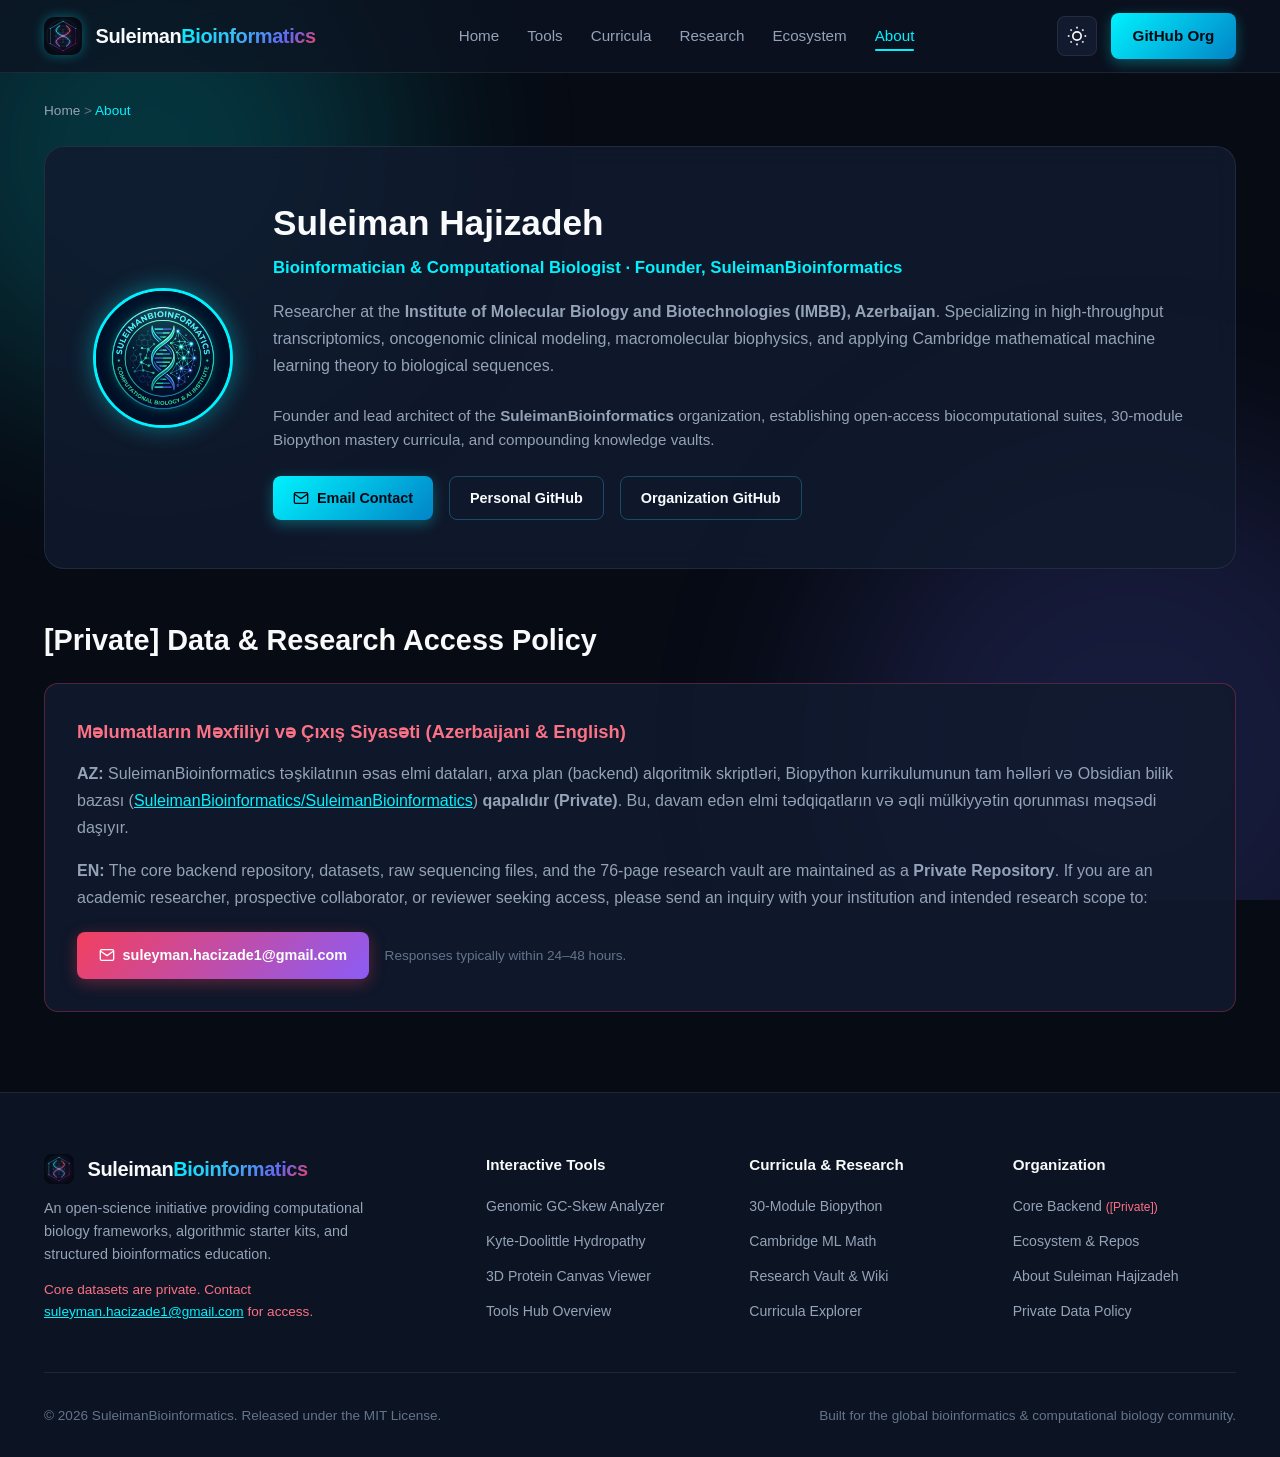
==== commit 07c2d942: "docs: remove emojis and ai phrasing across readme and html pages" ====
--- a/about/index.html
+++ b/about/index.html
@@ -177,7 +177,7 @@
 
       <!-- Private Data Access Policy Details -->
       <section style="margin-bottom:3rem;">
-        <h2 style="font-size:1.8rem;font-weight:700;margin-bottom:1.25rem;">🔒 Private Data &amp; Research Access Policy</h2>
+        <h2 style="font-size:1.8rem;font-weight:700;margin-bottom:1.25rem;">[Private] Data &amp; Research Access Policy</h2>
         <div style="background:var(--bg-card);border:1px solid rgba(244,63,94,0.3);border-radius:var(--radius-md);padding:2rem;line-height:1.7;color:var(--text-secondary);">
           <h3 style="color:#fb7185;font-size:1.15rem;margin-bottom:0.75rem;">Məlumatların Məxfiliyi və Çıxış Siyasəti (Azerbaijani &amp; English)</h3>
           <p style="margin-bottom:1rem;">
@@ -212,7 +212,7 @@
             An open-science initiative providing computational biology frameworks, algorithmic starter kits, and structured bioinformatics education.
           </p>
           <div style="margin-top:0.85rem;font-size:0.85rem;color:#fb7185;">
-            🔒 Core datasets are private. Contact <a href="mailto:suleyman.hacizade1@gmail.com" style="color:var(--accent-cyan);text-decoration:underline;">suleyman.hacizade1@gmail.com</a> for access.
+             Core datasets are private. Contact <a href="mailto:suleyman.hacizade1@gmail.com" style="color:var(--accent-cyan);text-decoration:underline;">suleyman.hacizade1@gmail.com</a> for access.
           </div>
         </div>
 
@@ -239,7 +239,7 @@
         <div class="footer-col">
           <h4>Organization</h4>
           <ul class="footer-links">
-            <li><a href="mailto:suleyman.hacizade1@gmail.com?subject=Access%20Request%20-%20SuleimanBioinformatics%20Private%20Repository">Core Backend <span style="font-size:0.75rem;color:#fb7185;">(🔒 Private)</span></a></li>
+            <li><a href="mailto:suleyman.hacizade1@gmail.com?subject=Access%20Request%20-%20SuleimanBioinformatics%20Private%20Repository">Core Backend <span style="font-size:0.75rem;color:#fb7185;">([Private])</span></a></li>
             <li><a href="../ecosystem/">Ecosystem &amp; Repos</a></li>
             <li><a href="./">About Suleiman Hajizadeh</a></li>
             <li><a href="#privacy">Private Data Policy</a></li>
